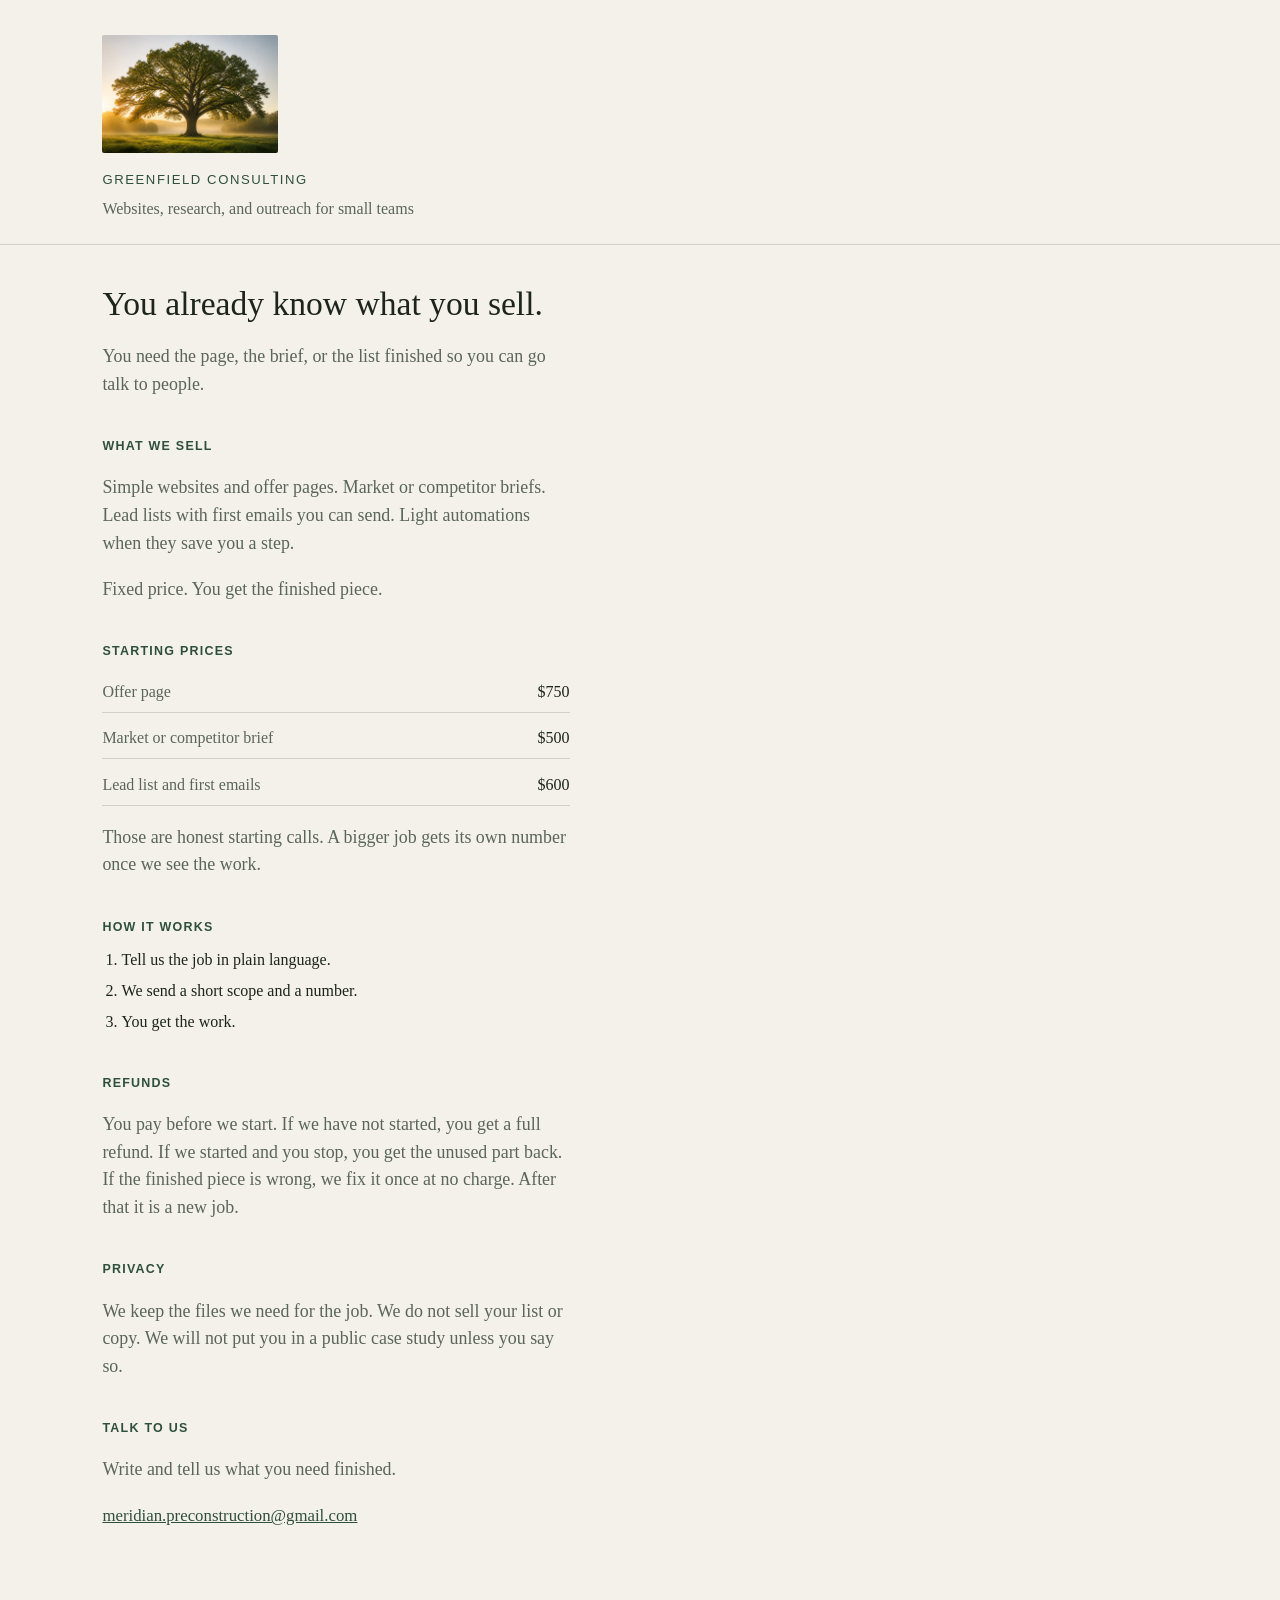
==== index.html @ 01045716 "Public Greenfield Consulting page" ====
<!DOCTYPE html>
<html lang="en">
<head>
  <meta charset="utf-8">
  <meta name="viewport" content="width=device-width, initial-scale=1">
  <title>Greenfield Consulting</title>
  <meta name="description" content="Greenfield Consulting. One-page sites, market briefs, and lead lists for small teams. Fixed price. Finished piece.">
  <link rel="stylesheet" href="styles.css">
</head>
<body>
  <header class="top">
    <img class="mark" src="tree.jpg" width="720" height="480" alt="A large oak standing in a green field at sunrise.">
    <p class="name">Greenfield Consulting</p>
    <p class="tag">Websites, research, and outreach for small teams</p>
  </header>

  <main>
    <section class="hero">
      <h1>You already know what you sell.</h1>
      <p>You need the page, the brief, or the list finished so you can go talk to people.</p>
    </section>

    <section>
      <h2>What we sell</h2>
      <p>Simple websites and offer pages. Market or competitor briefs. Lead lists with first emails you can send. Light automations when they save you a step.</p>
      <p>Fixed price. You get the finished piece.</p>
    </section>

    <section>
      <h2>Starting prices</h2>
      <ul class="prices">
        <li><span>Offer page</span> $750</li>
        <li><span>Market or competitor brief</span> $500</li>
        <li><span>Lead list and first emails</span> $600</li>
      </ul>
      <p>Those are honest starting calls. A bigger job gets its own number once we see the work.</p>
    </section>

    <section>
      <h2>How it works</h2>
      <ol>
        <li>Tell us the job in plain language.</li>
        <li>We send a short scope and a number.</li>
        <li>You get the work.</li>
      </ol>
    </section>

    <section id="refunds">
      <h2>Refunds</h2>
      <p>You pay before we start. If we have not started, you get a full refund. If we started and you stop, you get the unused part back. If the finished piece is wrong, we fix it once at no charge. After that it is a new job.</p>
    </section>

    <section>
      <h2>Privacy</h2>
      <p>We keep the files we need for the job. We do not sell your list or copy. We will not put you in a public case study unless you say so.</p>
    </section>

    <section class="close">
      <h2>Talk to us</h2>
      <p>Write and tell us what you need finished.</p>
      <p><a href="mailto:meridian.preconstruction@gmail.com">meridian.preconstruction@gmail.com</a></p>
    </section>
  </main>
</body>
</html>
---- styles.css ----
:root {
  --bg: #f4f1ea;
  --ink: #1c241c;
  --green: #2f4f3e;
  --muted: #5a655c;
  --line: #d5d0c6;
}

* { box-sizing: border-box; }
html, body { margin: 0; padding: 0; }
body {
  font-family: Georgia, "Times New Roman", serif;
  background: var(--bg);
  color: var(--ink);
  line-height: 1.55;
}

.top {
  padding: 2.2rem 8vw 1.4rem;
  border-bottom: 1px solid var(--line);
}
.mark {
  display: block;
  width: 11rem;
  height: auto;
  margin: 0 0 1.1rem;
  border-radius: 2px;
}
.name {
  margin: 0;
  font-family: "Helvetica Neue", Helvetica, Arial, sans-serif;
  letter-spacing: 0.12em;
  text-transform: uppercase;
  font-size: 0.82rem;
  color: var(--green);
}
.tag {
  margin: 0.4rem 0 0;
  color: var(--muted);
}

main { padding: 2.4rem 8vw 5rem; max-width: 42rem; }
.hero h1 {
  font-weight: normal;
  font-size: 2.1rem;
  line-height: 1.25;
  margin: 0 0 0.8rem;
}
.hero p, section p { font-size: 1.12rem; color: var(--muted); }
h2 {
  font-family: "Helvetica Neue", Helvetica, Arial, sans-serif;
  font-size: 0.78rem;
  letter-spacing: 0.1em;
  text-transform: uppercase;
  color: var(--green);
  margin: 2.4rem 0 0.7rem;
}
ul, ol { padding-left: 1.2rem; margin: 0; }
li { margin: 0.4rem 0; }
.prices {
  list-style: none;
  padding: 0;
  margin: 0 0 0.8rem;
}
.prices li {
  display: flex;
  justify-content: space-between;
  gap: 1.5rem;
  padding: 0.45rem 0;
  border-bottom: 1px solid var(--line);
  color: var(--ink);
}
.prices span { color: var(--muted); }
a { color: var(--green); }
.close a { font-size: 1.05rem; }

@media (max-width: 600px) {
  .hero h1 { font-size: 1.65rem; }
  .top, main { padding-left: 1.4rem; padding-right: 1.4rem; }
  .mark { width: 8.5rem; }
}
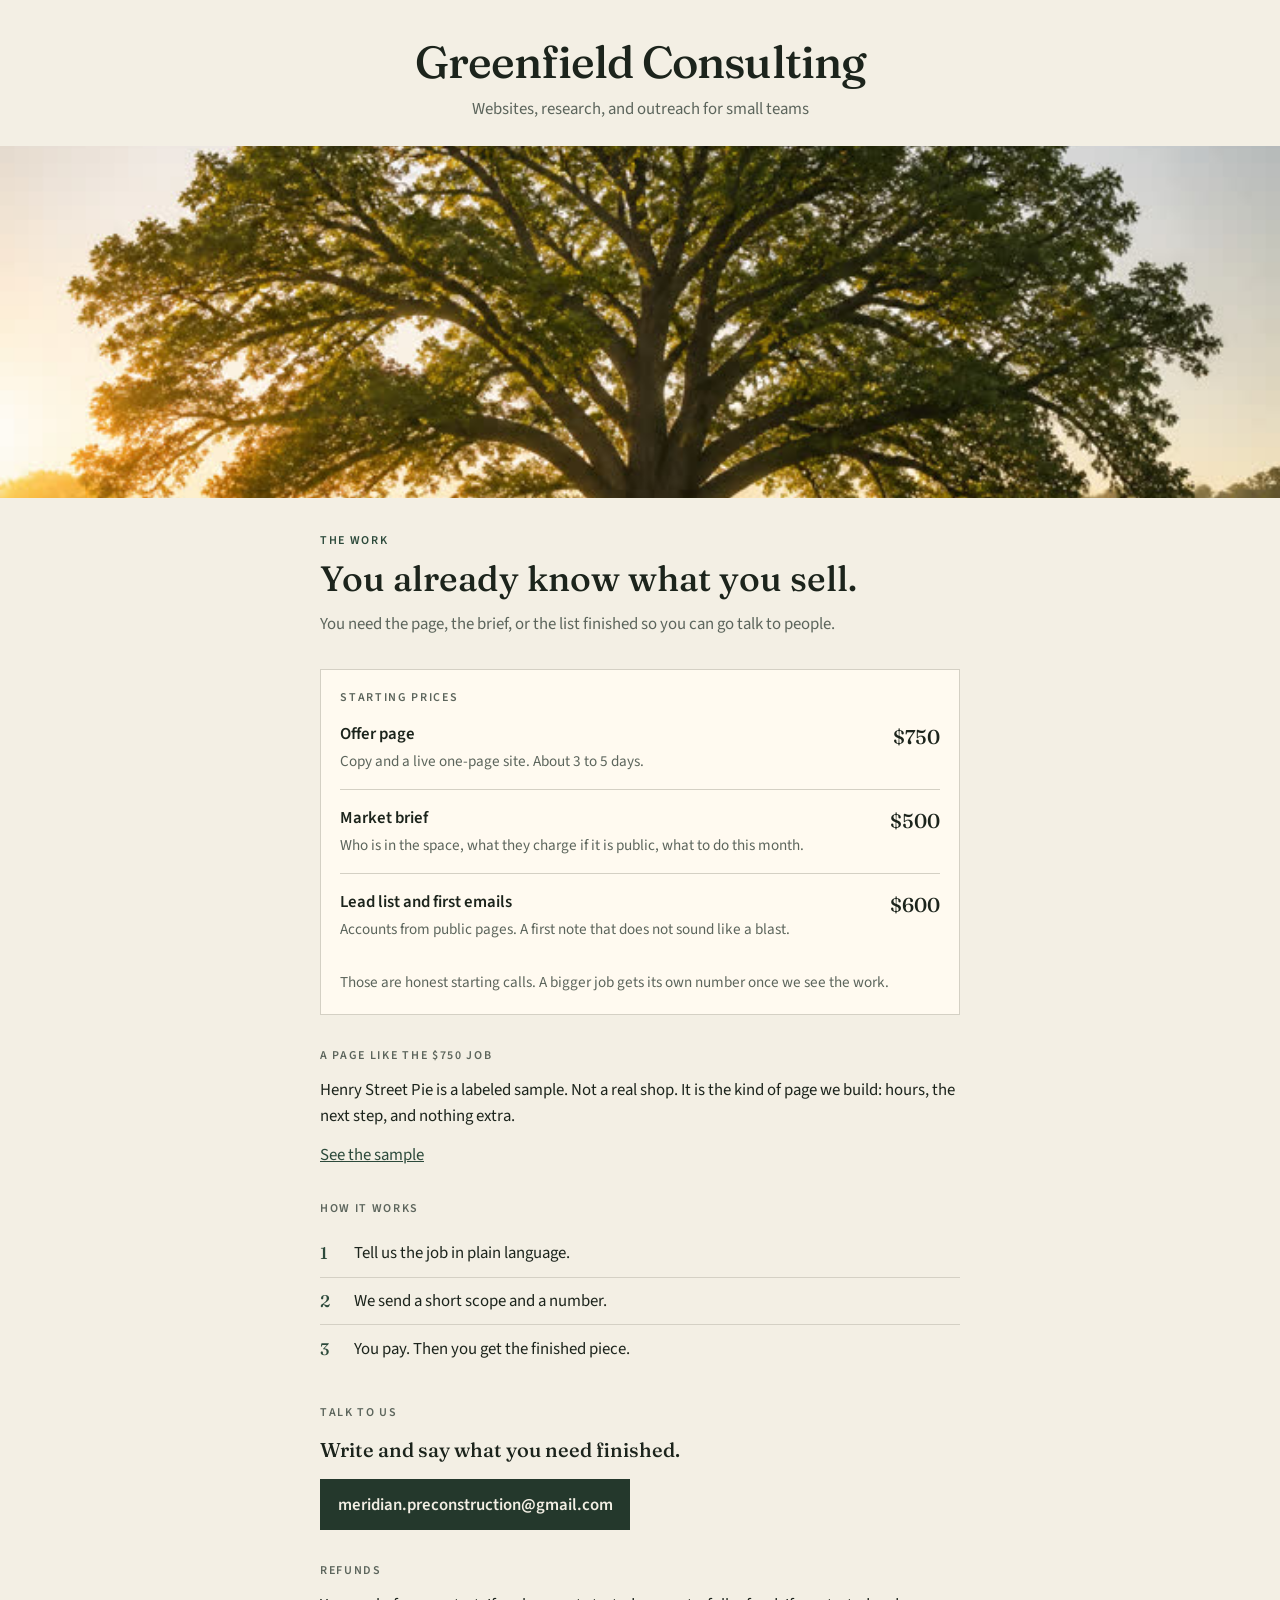
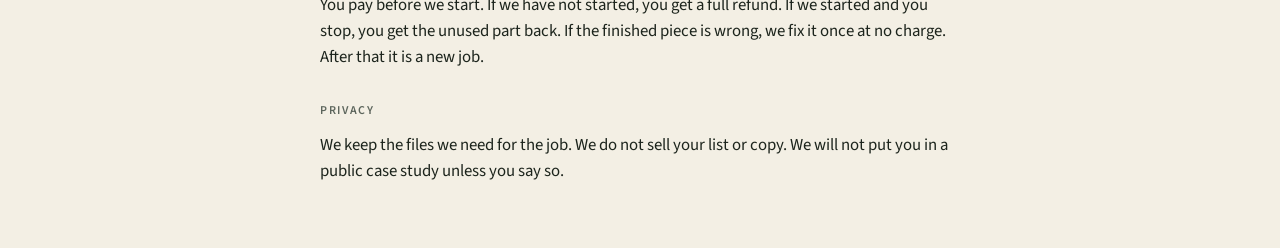
==== commit 2d4d3039: "Raise Greenfield home page to the same bar" ====
--- a/index.html
+++ b/index.html
@@ -4,61 +4,87 @@
   <meta charset="utf-8">
   <meta name="viewport" content="width=device-width, initial-scale=1">
   <title>Greenfield Consulting</title>
-  <meta name="description" content="Greenfield Consulting. One-page sites, market briefs, and lead lists for small teams. Fixed price. Finished piece.">
+  <meta name="description" content="Greenfield Consulting. One-page sites, market briefs, and lead lists. Fixed price. You get the finished piece.">
+  <meta name="theme-color" content="#24382c">
+  <link rel="icon" href="favicon.svg" type="image/svg+xml">
   <link rel="stylesheet" href="styles.css">
 </head>
 <body>
-  <header class="top">
-    <img class="mark" src="tree.jpg" width="720" height="480" alt="A large oak standing in a green field at sunrise.">
+  <header class="mast">
     <p class="name">Greenfield Consulting</p>
     <p class="tag">Websites, research, and outreach for small teams</p>
   </header>
 
+  <figure class="hero-photo">
+    <img src="tree.jpg" width="720" height="480" alt="A large oak in a green field at sunrise.">
+  </figure>
+
   <main>
-    <section class="hero">
+    <section class="lede">
+      <p class="kicker">The work</p>
       <h1>You already know what you sell.</h1>
-      <p>You need the page, the brief, or the list finished so you can go talk to people.</p>
+      <p class="sub">You need the page, the brief, or the list finished so you can go talk to people.</p>
     </section>
 
-    <section>
-      <h2>What we sell</h2>
-      <p>Simple websites and offer pages. Market or competitor briefs. Lead lists with first emails you can send. Light automations when they save you a step.</p>
-      <p>Fixed price. You get the finished piece.</p>
+    <section class="card" aria-labelledby="prices-title">
+      <h2 id="prices-title">Starting prices</h2>
+      <ul class="prices">
+        <li>
+          <span>
+            <b>Offer page</b>
+            <i>Copy and a live one-page site. About 3 to 5 days.</i>
+          </span>
+          <strong>$750</strong>
+        </li>
+        <li>
+          <span>
+            <b>Market brief</b>
+            <i>Who is in the space, what they charge if it is public, what to do this month.</i>
+          </span>
+          <strong>$500</strong>
+        </li>
+        <li>
+          <span>
+            <b>Lead list and first emails</b>
+            <i>Accounts from public pages. A first note that does not sound like a blast.</i>
+          </span>
+          <strong>$600</strong>
+        </li>
+      </ul>
+      <p class="note">Those are honest starting calls. A bigger job gets its own number once we see the work.</p>
     </section>
 
-    <section>
-      <h2>Starting prices</h2>
-      <ul class="prices">
-        <li><span>Offer page</span> $750</li>
-        <li><span>Market or competitor brief</span> $500</li>
-        <li><span>Lead list and first emails</span> $600</li>
-      </ul>
-      <p>Those are honest starting calls. A bigger job gets its own number once we see the work.</p>
+    <section aria-labelledby="sample-title">
+      <h2 id="sample-title">A page like the $750 job</h2>
+      <p>Henry Street Pie is a labeled sample. Not a real shop. It is the kind of page we build: hours, the next step, and nothing extra.</p>
+      <p class="more"><a href="sample-shop/">See the sample</a></p>
     </section>
 
-    <section>
-      <h2>How it works</h2>
-      <ol>
+    <section aria-labelledby="how-title">
+      <h2 id="how-title">How it works</h2>
+      <ol class="steps">
         <li>Tell us the job in plain language.</li>
         <li>We send a short scope and a number.</li>
-        <li>You get the work.</li>
+        <li>You pay. Then you get the finished piece.</li>
       </ol>
     </section>
 
-    <section id="refunds">
-      <h2>Refunds</h2>
+    <section class="actions" aria-labelledby="talk-title">
+      <h2 id="talk-title">Talk to us</h2>
+      <p class="addr">Write and say what you need finished.</p>
+      <div class="btns">
+        <a class="btn primary" href="mailto:meridian.preconstruction@gmail.com">meridian.preconstruction@gmail.com</a>
+      </div>
+    </section>
+
+    <section id="refunds" aria-labelledby="refunds-title">
+      <h2 id="refunds-title">Refunds</h2>
       <p>You pay before we start. If we have not started, you get a full refund. If we started and you stop, you get the unused part back. If the finished piece is wrong, we fix it once at no charge. After that it is a new job.</p>
     </section>
 
-    <section>
-      <h2>Privacy</h2>
+    <section aria-labelledby="privacy-title">
+      <h2 id="privacy-title">Privacy</h2>
       <p>We keep the files we need for the job. We do not sell your list or copy. We will not put you in a public case study unless you say so.</p>
-    </section>
-
-    <section class="close">
-      <h2>Talk to us</h2>
-      <p>Write and tell us what you need finished.</p>
-      <p><a href="mailto:meridian.preconstruction@gmail.com">meridian.preconstruction@gmail.com</a></p>
     </section>
   </main>
 </body>
--- a/styles.css
+++ b/styles.css
@@ -1,81 +1,201 @@
+@font-face {
+  font-family: "Fraunces";
+  font-style: normal;
+  font-weight: 500;
+  font-display: swap;
+  src: url("fonts/fraunces-500.woff2") format("woff2");
+}
+@font-face {
+  font-family: "Fraunces";
+  font-style: normal;
+  font-weight: 600;
+  font-display: swap;
+  src: url("fonts/fraunces-600.woff2") format("woff2");
+}
+@font-face {
+  font-family: "Source Sans 3";
+  font-style: normal;
+  font-weight: 400;
+  font-display: swap;
+  src: url("fonts/source-400.woff2") format("woff2");
+}
+@font-face {
+  font-family: "Source Sans 3";
+  font-style: normal;
+  font-weight: 600;
+  font-display: swap;
+  src: url("fonts/source-600.woff2") format("woff2");
+}
+@font-face {
+  font-family: "Source Sans 3";
+  font-style: italic;
+  font-weight: 400;
+  font-display: swap;
+  src: url("fonts/source-400i.woff2") format("woff2");
+}
+
 :root {
-  --bg: #f4f1ea;
+  --bg: #f3efe4;
   --ink: #1c241c;
-  --green: #2f4f3e;
-  --muted: #5a655c;
-  --line: #d5d0c6;
-}
-
+  --paper: #fffaf0;
+  --muted: #5c655c;
+  --line: #d4d0c4;
+  --green: #2c4a3b;
+  --btn: #24382c;
+}
 * { box-sizing: border-box; }
 html, body { margin: 0; padding: 0; }
 body {
-  font-family: Georgia, "Times New Roman", serif;
+  font-family: "Source Sans 3", "Helvetica Neue", sans-serif;
   background: var(--bg);
   color: var(--ink);
   line-height: 1.55;
-}
-
-.top {
-  padding: 2.2rem 8vw 1.4rem;
-  border-bottom: 1px solid var(--line);
-}
-.mark {
+  font-size: 1.05rem;
+}
+.mast {
+  padding: 2.3rem 1.4rem 1.5rem;
+  text-align: center;
+}
+.name {
+  margin: 0;
+  font-family: "Fraunces", Georgia, serif;
+  font-weight: 500;
+  font-size: clamp(1.9rem, 6vw, 2.8rem);
+  line-height: 1.1;
+  letter-spacing: -0.02em;
+}
+.tag {
+  margin: 0.65rem 0 0;
+  color: var(--muted);
+}
+.hero-photo { margin: 0; }
+.hero-photo img {
   display: block;
-  width: 11rem;
-  height: auto;
-  margin: 0 0 1.1rem;
-  border-radius: 2px;
-}
-.name {
-  margin: 0;
-  font-family: "Helvetica Neue", Helvetica, Arial, sans-serif;
-  letter-spacing: 0.12em;
-  text-transform: uppercase;
-  font-size: 0.82rem;
-  color: var(--green);
-}
-.tag {
-  margin: 0.4rem 0 0;
-  color: var(--muted);
-}
-
-main { padding: 2.4rem 8vw 5rem; max-width: 42rem; }
-.hero h1 {
-  font-weight: normal;
-  font-size: 2.1rem;
-  line-height: 1.25;
-  margin: 0 0 0.8rem;
-}
-.hero p, section p { font-size: 1.12rem; color: var(--muted); }
-h2 {
-  font-family: "Helvetica Neue", Helvetica, Arial, sans-serif;
-  font-size: 0.78rem;
-  letter-spacing: 0.1em;
+  width: 100%;
+  height: 16.5rem;
+  object-fit: cover;
+  object-position: center 45%;
+}
+main {
+  width: min(40rem, calc(100% - 2.4rem));
+  margin: 0 auto;
+  padding: 2.1rem 0 4rem;
+}
+.lede { margin-bottom: 1.7rem; }
+.kicker {
+  margin: 0 0 0.45rem;
+  font-size: 0.75rem;
+  letter-spacing: 0.14em;
   text-transform: uppercase;
   color: var(--green);
-  margin: 2.4rem 0 0.7rem;
-}
-ul, ol { padding-left: 1.2rem; margin: 0; }
-li { margin: 0.4rem 0; }
+  font-weight: 600;
+}
+h1 {
+  margin: 0;
+  font-family: "Fraunces", Georgia, serif;
+  font-weight: 500;
+  font-size: clamp(1.7rem, 5vw, 2.2rem);
+  line-height: 1.2;
+}
+.sub { margin: 0.7rem 0 0; color: var(--muted); }
+h2 {
+  margin: 0 0 0.7rem;
+  font-size: 0.75rem;
+  letter-spacing: 0.14em;
+  text-transform: uppercase;
+  color: var(--muted);
+  font-weight: 600;
+}
+section + section { margin-top: 2rem; }
+.card {
+  background: var(--paper);
+  border: 1px solid var(--line);
+  padding: 1.15rem 1.2rem 1.25rem;
+}
 .prices {
   list-style: none;
+  margin: 0;
   padding: 0;
-  margin: 0 0 0.8rem;
 }
 .prices li {
   display: flex;
   justify-content: space-between;
-  gap: 1.5rem;
-  padding: 0.45rem 0;
+  gap: 1.2rem;
+  padding: 0.95rem 0;
   border-bottom: 1px solid var(--line);
-  color: var(--ink);
-}
-.prices span { color: var(--muted); }
+}
+.prices li:first-child { padding-top: 0.15rem; }
+.prices li:last-child { border-bottom: 0; }
+.prices b {
+  display: block;
+  font-weight: 600;
+}
+.prices i {
+  display: block;
+  font-style: normal;
+  color: var(--muted);
+  font-size: 0.95rem;
+  margin-top: 0.2rem;
+}
+.prices strong {
+  font-family: "Fraunces", Georgia, serif;
+  font-weight: 500;
+  font-size: 1.25rem;
+  white-space: nowrap;
+}
+.note {
+  margin: 0.85rem 0 0;
+  color: var(--muted);
+  font-size: 0.95rem;
+}
+section p { margin: 0; }
+.more { margin-top: 0.8rem; }
+.steps {
+  margin: 0;
+  padding: 0;
+  list-style: none;
+  counter-reset: step;
+}
+.steps li {
+  counter-increment: step;
+  padding: 0.65rem 0 0.65rem 2.1rem;
+  border-bottom: 1px solid var(--line);
+  position: relative;
+}
+.steps li:last-child { border-bottom: 0; }
+.steps li::before {
+  content: counter(step);
+  position: absolute;
+  left: 0;
+  top: 0.65rem;
+  font-family: "Fraunces", Georgia, serif;
+  color: var(--green);
+}
+.addr {
+  font-family: "Fraunces", Georgia, serif;
+  font-size: 1.25rem;
+  margin: 0 0 0.9rem;
+}
+.btn {
+  display: inline-block;
+  text-decoration: none;
+  background: var(--btn);
+  color: var(--bg);
+  padding: 0.78rem 1.1rem;
+  font-weight: 600;
+  min-height: 2.75rem;
+}
 a { color: var(--green); }
-.close a { font-size: 1.05rem; }
+.btn:focus-visible,
+a:focus-visible {
+  outline: 2px solid var(--green);
+  outline-offset: 3px;
+}
+#refunds p, section p { color: var(--ink); }
 
-@media (max-width: 600px) {
-  .hero h1 { font-size: 1.65rem; }
-  .top, main { padding-left: 1.4rem; padding-right: 1.4rem; }
-  .mark { width: 8.5rem; }
-}
+@media (min-width: 720px) {
+  .hero-photo img { height: 22rem; }
+}
+@media (prefers-reduced-motion: reduce) {
+  * { scroll-behavior: auto; }
+}
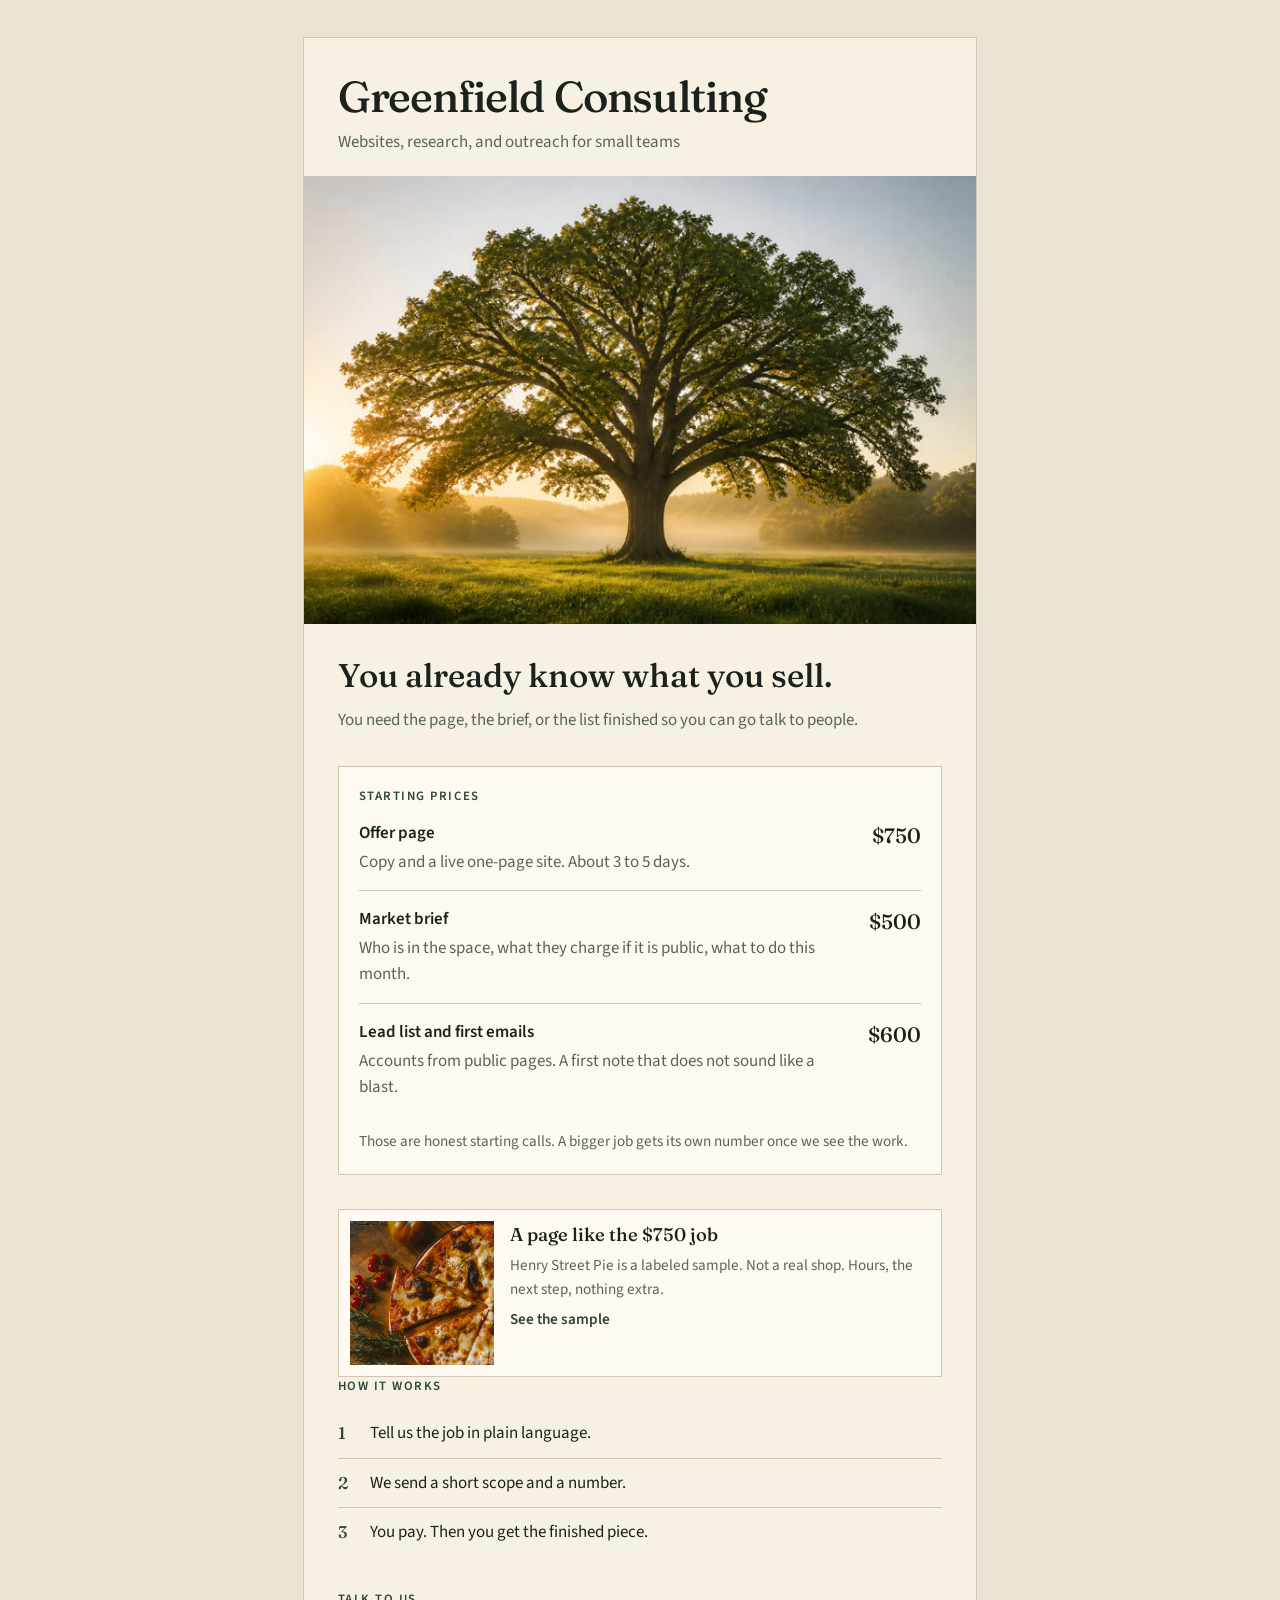
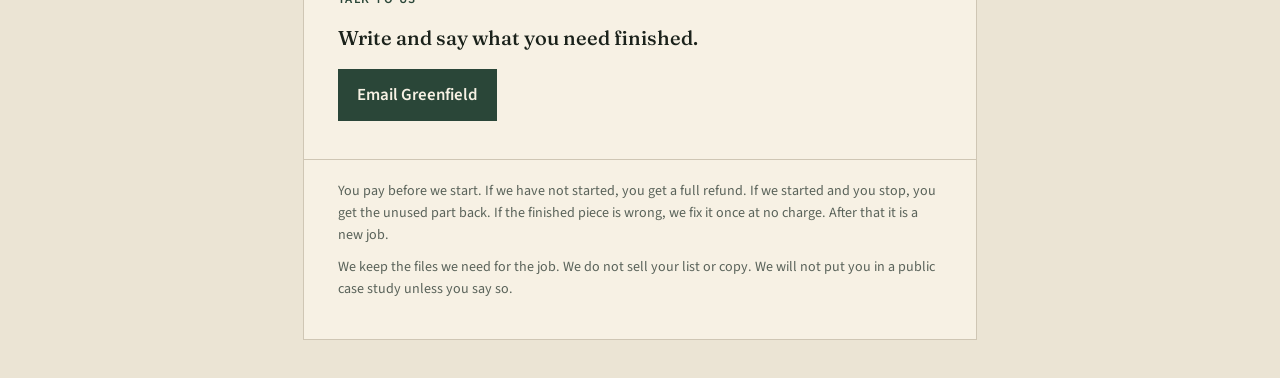
==== commit 1687debe: "Compose Greenfield as one page, not a cropped banner" ====
--- a/index.html
+++ b/index.html
@@ -10,82 +10,79 @@
   <link rel="stylesheet" href="styles.css">
 </head>
 <body>
-  <header class="mast">
-    <p class="name">Greenfield Consulting</p>
-    <p class="tag">Websites, research, and outreach for small teams</p>
-  </header>
+  <div class="sheet">
+    <header class="mast">
+      <p class="name">Greenfield Consulting</p>
+      <p class="tag">Websites, research, and outreach for small teams</p>
+    </header>
 
-  <figure class="hero-photo">
-    <img src="tree.jpg" width="720" height="480" alt="A large oak in a green field at sunrise.">
-  </figure>
+    <figure class="portrait">
+      <img src="tree.jpg" width="720" height="480" alt="A large oak in a green field at sunrise.">
+    </figure>
 
-  <main>
-    <section class="lede">
-      <p class="kicker">The work</p>
-      <h1>You already know what you sell.</h1>
-      <p class="sub">You need the page, the brief, or the list finished so you can go talk to people.</p>
-    </section>
+    <main>
+      <section class="lede">
+        <h1>You already know what you sell.</h1>
+        <p>You need the page, the brief, or the list finished so you can go talk to people.</p>
+      </section>
 
-    <section class="card" aria-labelledby="prices-title">
-      <h2 id="prices-title">Starting prices</h2>
-      <ul class="prices">
-        <li>
-          <span>
-            <b>Offer page</b>
-            <i>Copy and a live one-page site. About 3 to 5 days.</i>
-          </span>
-          <strong>$750</strong>
-        </li>
-        <li>
-          <span>
-            <b>Market brief</b>
-            <i>Who is in the space, what they charge if it is public, what to do this month.</i>
-          </span>
-          <strong>$500</strong>
-        </li>
-        <li>
-          <span>
-            <b>Lead list and first emails</b>
-            <i>Accounts from public pages. A first note that does not sound like a blast.</i>
-          </span>
-          <strong>$600</strong>
-        </li>
-      </ul>
-      <p class="note">Those are honest starting calls. A bigger job gets its own number once we see the work.</p>
-    </section>
+      <section class="card" aria-labelledby="prices-title">
+        <h2 id="prices-title">Starting prices</h2>
+        <ul class="prices">
+          <li>
+            <span>
+              <b>Offer page</b>
+              Copy and a live one-page site. About 3 to 5 days.
+            </span>
+            <strong>$750</strong>
+          </li>
+          <li>
+            <span>
+              <b>Market brief</b>
+              Who is in the space, what they charge if it is public, what to do this month.
+            </span>
+            <strong>$500</strong>
+          </li>
+          <li>
+            <span>
+              <b>Lead list and first emails</b>
+              Accounts from public pages. A first note that does not sound like a blast.
+            </span>
+            <strong>$600</strong>
+          </li>
+        </ul>
+        <p class="note">Those are honest starting calls. A bigger job gets its own number once we see the work.</p>
+      </section>
 
-    <section aria-labelledby="sample-title">
-      <h2 id="sample-title">A page like the $750 job</h2>
-      <p>Henry Street Pie is a labeled sample. Not a real shop. It is the kind of page we build: hours, the next step, and nothing extra.</p>
-      <p class="more"><a href="sample-shop/">See the sample</a></p>
-    </section>
+      <a class="sample" href="sample-shop/">
+        <img src="sample-shop/pie.jpg" width="800" height="533" alt="">
+        <span>
+          <b>A page like the $750 job</b>
+          Henry Street Pie is a labeled sample. Not a real shop. Hours, the next step, nothing extra.
+          <em>See the sample</em>
+        </span>
+      </a>
 
-    <section aria-labelledby="how-title">
-      <h2 id="how-title">How it works</h2>
-      <ol class="steps">
-        <li>Tell us the job in plain language.</li>
-        <li>We send a short scope and a number.</li>
-        <li>You pay. Then you get the finished piece.</li>
-      </ol>
-    </section>
+      <section aria-labelledby="how-title">
+        <h2 id="how-title">How it works</h2>
+        <ol class="steps">
+          <li>Tell us the job in plain language.</li>
+          <li>We send a short scope and a number.</li>
+          <li>You pay. Then you get the finished piece.</li>
+        </ol>
+      </section>
 
-    <section class="actions" aria-labelledby="talk-title">
-      <h2 id="talk-title">Talk to us</h2>
-      <p class="addr">Write and say what you need finished.</p>
-      <div class="btns">
-        <a class="btn primary" href="mailto:meridian.preconstruction@gmail.com">meridian.preconstruction@gmail.com</a>
-      </div>
-    </section>
+      <section class="close" aria-labelledby="talk-title">
+        <h2 id="talk-title">Talk to us</h2>
+        <p>Write and say what you need finished.</p>
+        <a class="btn" href="mailto:meridian.preconstruction@gmail.com">Email Greenfield</a>
+      </section>
+    </main>
 
-    <section id="refunds" aria-labelledby="refunds-title">
-      <h2 id="refunds-title">Refunds</h2>
+    <footer>
       <p>You pay before we start. If we have not started, you get a full refund. If we started and you stop, you get the unused part back. If the finished piece is wrong, we fix it once at no charge. After that it is a new job.</p>
-    </section>
-
-    <section aria-labelledby="privacy-title">
-      <h2 id="privacy-title">Privacy</h2>
       <p>We keep the files we need for the job. We do not sell your list or copy. We will not put you in a public case study unless you say so.</p>
-    </section>
-  </main>
+    </footer>
+  </div>
 </body>
 </html>
--- a/styles.css
+++ b/styles.css
@@ -25,23 +25,16 @@
   font-weight: 600;
   font-display: swap;
   src: url("fonts/source-600.woff2") format("woff2");
-}
-@font-face {
-  font-family: "Source Sans 3";
-  font-style: italic;
-  font-weight: 400;
-  font-display: swap;
-  src: url("fonts/source-400i.woff2") format("woff2");
 }
 
 :root {
-  --bg: #f3efe4;
-  --ink: #1c241c;
-  --paper: #fffaf0;
-  --muted: #5c655c;
-  --line: #d4d0c4;
-  --green: #2c4a3b;
-  --btn: #24382c;
+  --bg: #ebe4d4;
+  --sheet: #f7f1e4;
+  --ink: #1b221b;
+  --paper: #fffaf1;
+  --muted: #5a635a;
+  --line: #cfc6b4;
+  --green: #2a4638;
 }
 * { box-sizing: border-box; }
 html, body { margin: 0; padding: 0; }
@@ -50,67 +43,61 @@
   background: var(--bg);
   color: var(--ink);
   line-height: 1.55;
-  font-size: 1.05rem;
+  font-size: 1.06rem;
+}
+.sheet {
+  width: min(42rem, 100%);
+  margin: 0 auto;
+  background: var(--sheet);
+  min-height: 100vh;
 }
 .mast {
-  padding: 2.3rem 1.4rem 1.5rem;
-  text-align: center;
+  padding: 2.2rem 1.5rem 1.3rem;
 }
 .name {
   margin: 0;
   font-family: "Fraunces", Georgia, serif;
   font-weight: 500;
-  font-size: clamp(1.9rem, 6vw, 2.8rem);
-  line-height: 1.1;
-  letter-spacing: -0.02em;
+  font-size: clamp(2rem, 7vw, 2.7rem);
+  line-height: 1.08;
+  letter-spacing: -0.025em;
 }
 .tag {
-  margin: 0.65rem 0 0;
+  margin: 0.55rem 0 0;
   color: var(--muted);
 }
-.hero-photo { margin: 0; }
-.hero-photo img {
+.portrait { margin: 0; }
+.portrait img {
   display: block;
   width: 100%;
-  height: 16.5rem;
+  height: auto;
+  aspect-ratio: 3 / 2;
   object-fit: cover;
-  object-position: center 45%;
-}
-main {
-  width: min(40rem, calc(100% - 2.4rem));
-  margin: 0 auto;
-  padding: 2.1rem 0 4rem;
-}
-.lede { margin-bottom: 1.7rem; }
-.kicker {
-  margin: 0 0 0.45rem;
-  font-size: 0.75rem;
-  letter-spacing: 0.14em;
+  object-position: center 40%;
+}
+main { padding: 2rem 1.5rem 2.4rem; }
+.lede { margin-bottom: 1.8rem; }
+h1 {
+  margin: 0 0 0.7rem;
+  font-family: "Fraunces", Georgia, serif;
+  font-weight: 500;
+  font-size: clamp(1.65rem, 5vw, 2.05rem);
+  line-height: 1.2;
+}
+.lede p { margin: 0; color: var(--muted); }
+h2 {
+  margin: 0 0 0.75rem;
+  font-size: 0.8rem;
+  letter-spacing: 0.12em;
   text-transform: uppercase;
   color: var(--green);
   font-weight: 600;
 }
-h1 {
-  margin: 0;
-  font-family: "Fraunces", Georgia, serif;
-  font-weight: 500;
-  font-size: clamp(1.7rem, 5vw, 2.2rem);
-  line-height: 1.2;
-}
-.sub { margin: 0.7rem 0 0; color: var(--muted); }
-h2 {
-  margin: 0 0 0.7rem;
-  font-size: 0.75rem;
-  letter-spacing: 0.14em;
-  text-transform: uppercase;
-  color: var(--muted);
-  font-weight: 600;
-}
-section + section { margin-top: 2rem; }
+section + section { margin-top: 2.1rem; }
 .card {
   background: var(--paper);
   border: 1px solid var(--line);
-  padding: 1.15rem 1.2rem 1.25rem;
+  padding: 1.2rem 1.25rem 1.3rem;
 }
 .prices {
   list-style: none;
@@ -118,38 +105,65 @@
   padding: 0;
 }
 .prices li {
-  display: flex;
-  justify-content: space-between;
-  gap: 1.2rem;
+  display: grid;
+  grid-template-columns: 1fr auto;
+  gap: 1rem;
   padding: 0.95rem 0;
   border-bottom: 1px solid var(--line);
-}
-.prices li:first-child { padding-top: 0.15rem; }
+  align-items: start;
+}
+.prices li:first-child { padding-top: 0.1rem; }
 .prices li:last-child { border-bottom: 0; }
 .prices b {
   display: block;
   font-weight: 600;
-}
-.prices i {
-  display: block;
-  font-style: normal;
+  margin-bottom: 0.15rem;
+}
+.prices span { color: var(--muted); }
+.prices b { color: var(--ink); }
+.prices strong {
+  font-family: "Fraunces", Georgia, serif;
+  font-weight: 500;
+  font-size: 1.3rem;
+}
+.note {
+  margin: 0.9rem 0 0;
   color: var(--muted);
   font-size: 0.95rem;
-  margin-top: 0.2rem;
-}
-.prices strong {
-  font-family: "Fraunces", Georgia, serif;
-  font-weight: 500;
-  font-size: 1.25rem;
-  white-space: nowrap;
-}
-.note {
-  margin: 0.85rem 0 0;
-  color: var(--muted);
-  font-size: 0.95rem;
-}
-section p { margin: 0; }
-.more { margin-top: 0.8rem; }
+}
+.sample {
+  display: grid;
+  grid-template-columns: 7.2rem 1fr;
+  gap: 1rem;
+  margin-top: 2.1rem;
+  padding: 0.7rem;
+  border: 1px solid var(--line);
+  background: var(--paper);
+  text-decoration: none;
+  color: inherit;
+}
+.sample img {
+  width: 100%;
+  height: 7.2rem;
+  object-fit: cover;
+  object-position: center 40%;
+}
+.sample b {
+  display: block;
+  font-family: "Fraunces", Georgia, serif;
+  font-weight: 500;
+  font-size: 1.15rem;
+  margin-bottom: 0.3rem;
+  color: var(--ink);
+}
+.sample span { color: var(--muted); font-size: 0.95rem; }
+.sample em {
+  display: block;
+  margin-top: 0.45rem;
+  font-style: normal;
+  font-weight: 600;
+  color: var(--green);
+}
 .steps {
   margin: 0;
   padding: 0;
@@ -158,7 +172,7 @@
 }
 .steps li {
   counter-increment: step;
-  padding: 0.65rem 0 0.65rem 2.1rem;
+  padding: 0.7rem 0 0.7rem 2rem;
   border-bottom: 1px solid var(--line);
   position: relative;
 }
@@ -167,34 +181,50 @@
   content: counter(step);
   position: absolute;
   left: 0;
-  top: 0.65rem;
+  top: 0.7rem;
   font-family: "Fraunces", Georgia, serif;
   color: var(--green);
 }
-.addr {
+.close p {
+  margin: 0 0 1rem;
   font-family: "Fraunces", Georgia, serif;
   font-size: 1.25rem;
-  margin: 0 0 0.9rem;
 }
 .btn {
   display: inline-block;
   text-decoration: none;
-  background: var(--btn);
-  color: var(--bg);
-  padding: 0.78rem 1.1rem;
-  font-weight: 600;
-  min-height: 2.75rem;
-}
-a { color: var(--green); }
+  background: var(--green);
+  color: var(--sheet);
+  padding: 0.8rem 1.2rem;
+  font-weight: 600;
+  min-height: 2.8rem;
+}
 .btn:focus-visible,
+.sample:focus-visible,
 a:focus-visible {
   outline: 2px solid var(--green);
   outline-offset: 3px;
 }
-#refunds p, section p { color: var(--ink); }
+footer {
+  padding: 1.3rem 1.5rem 2.4rem;
+  border-top: 1px solid var(--line);
+  color: var(--muted);
+  font-size: 0.88rem;
+}
+footer p { margin: 0 0 0.65rem; }
+footer p:last-child { margin: 0; }
 
 @media (min-width: 720px) {
-  .hero-photo img { height: 22rem; }
+  body { padding: 2.4rem 0; }
+  .sheet { box-shadow: 0 0 0 1px var(--line); }
+  .mast, main { padding-left: 2.1rem; padding-right: 2.1rem; }
+  footer { padding-left: 2.1rem; padding-right: 2.1rem; }
+  .sample { grid-template-columns: 9rem 1fr; }
+  .sample img { height: 9rem; }
+}
+@media (max-width: 520px) {
+  .sample { grid-template-columns: 1fr; }
+  .sample img { height: 10rem; }
 }
 @media (prefers-reduced-motion: reduce) {
   * { scroll-behavior: auto; }
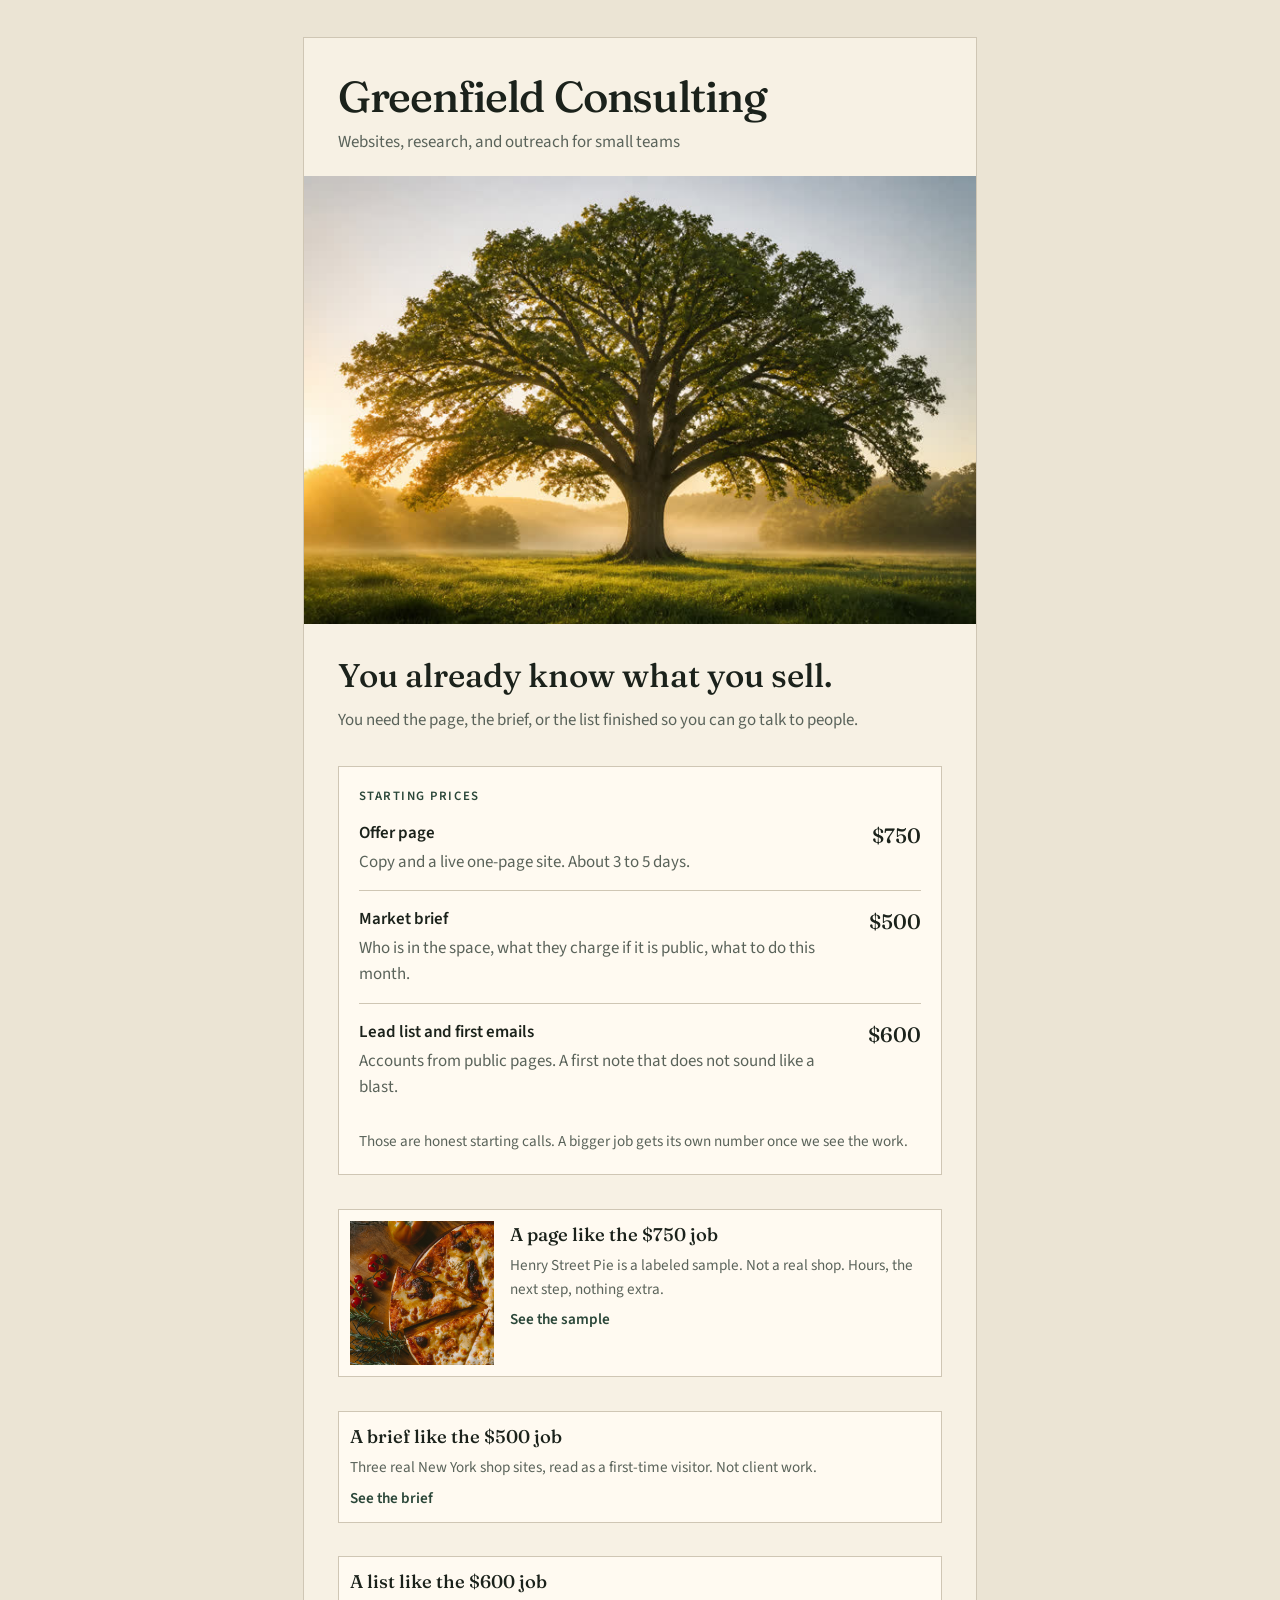
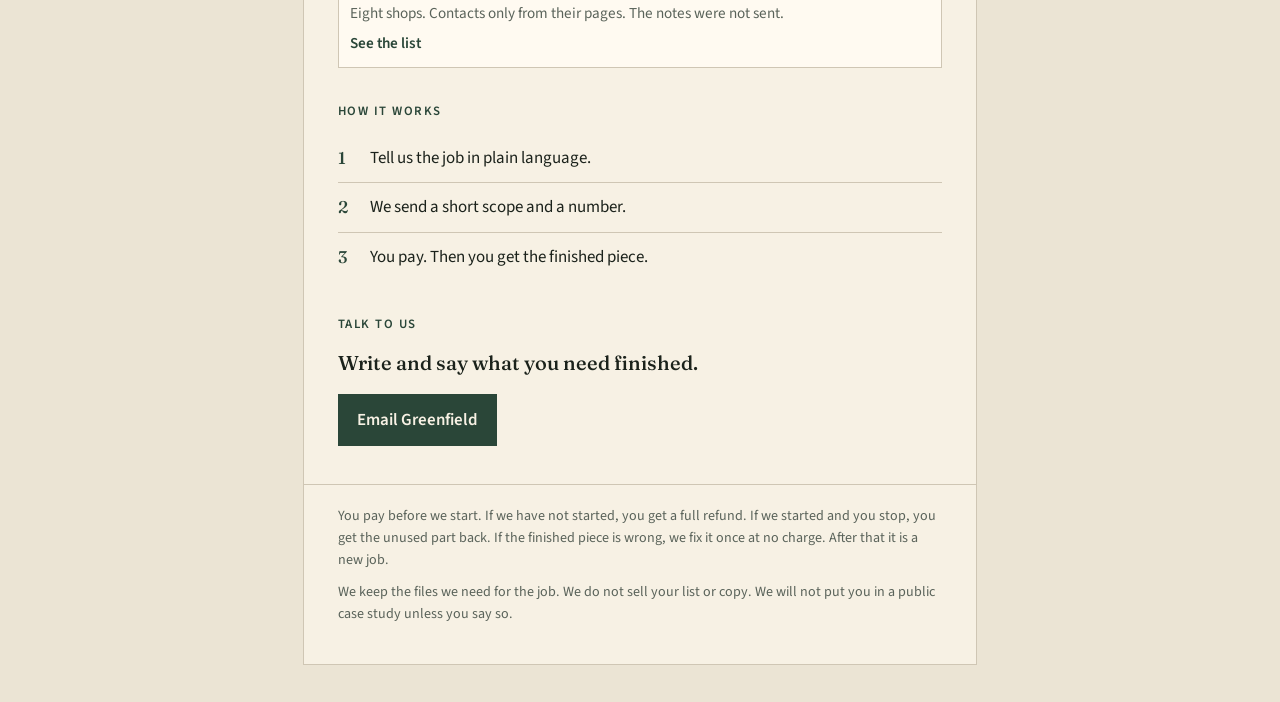
==== commit 02c69533: "Publish sample brief and lead list as pages" ====
--- a/index.html
+++ b/index.html
@@ -63,6 +63,22 @@
         </span>
       </a>
 
+      <a class="sample text" href="sample-brief/">
+        <span>
+          <b>A brief like the $500 job</b>
+          Three real New York shop sites, read as a first-time visitor. Not client work.
+          <em>See the brief</em>
+        </span>
+      </a>
+
+      <a class="sample text" href="sample-list/">
+        <span>
+          <b>A list like the $600 job</b>
+          Eight shops. Contacts only from their pages. The notes were not sent.
+          <em>See the list</em>
+        </span>
+      </a>
+
       <section aria-labelledby="how-title">
         <h2 id="how-title">How it works</h2>
         <ol class="steps">
--- a/styles.css
+++ b/styles.css
@@ -136,6 +136,7 @@
   grid-template-columns: 7.2rem 1fr;
   gap: 1rem;
   margin-top: 2.1rem;
+  margin-bottom: 2.1rem;
   padding: 0.7rem;
   border: 1px solid var(--line);
   background: var(--paper);
@@ -229,3 +230,6 @@
 @media (prefers-reduced-motion: reduce) {
   * { scroll-behavior: auto; }
 }
+
+.sample.text { grid-template-columns: 1fr; }
+.sample.text img { display: none; }
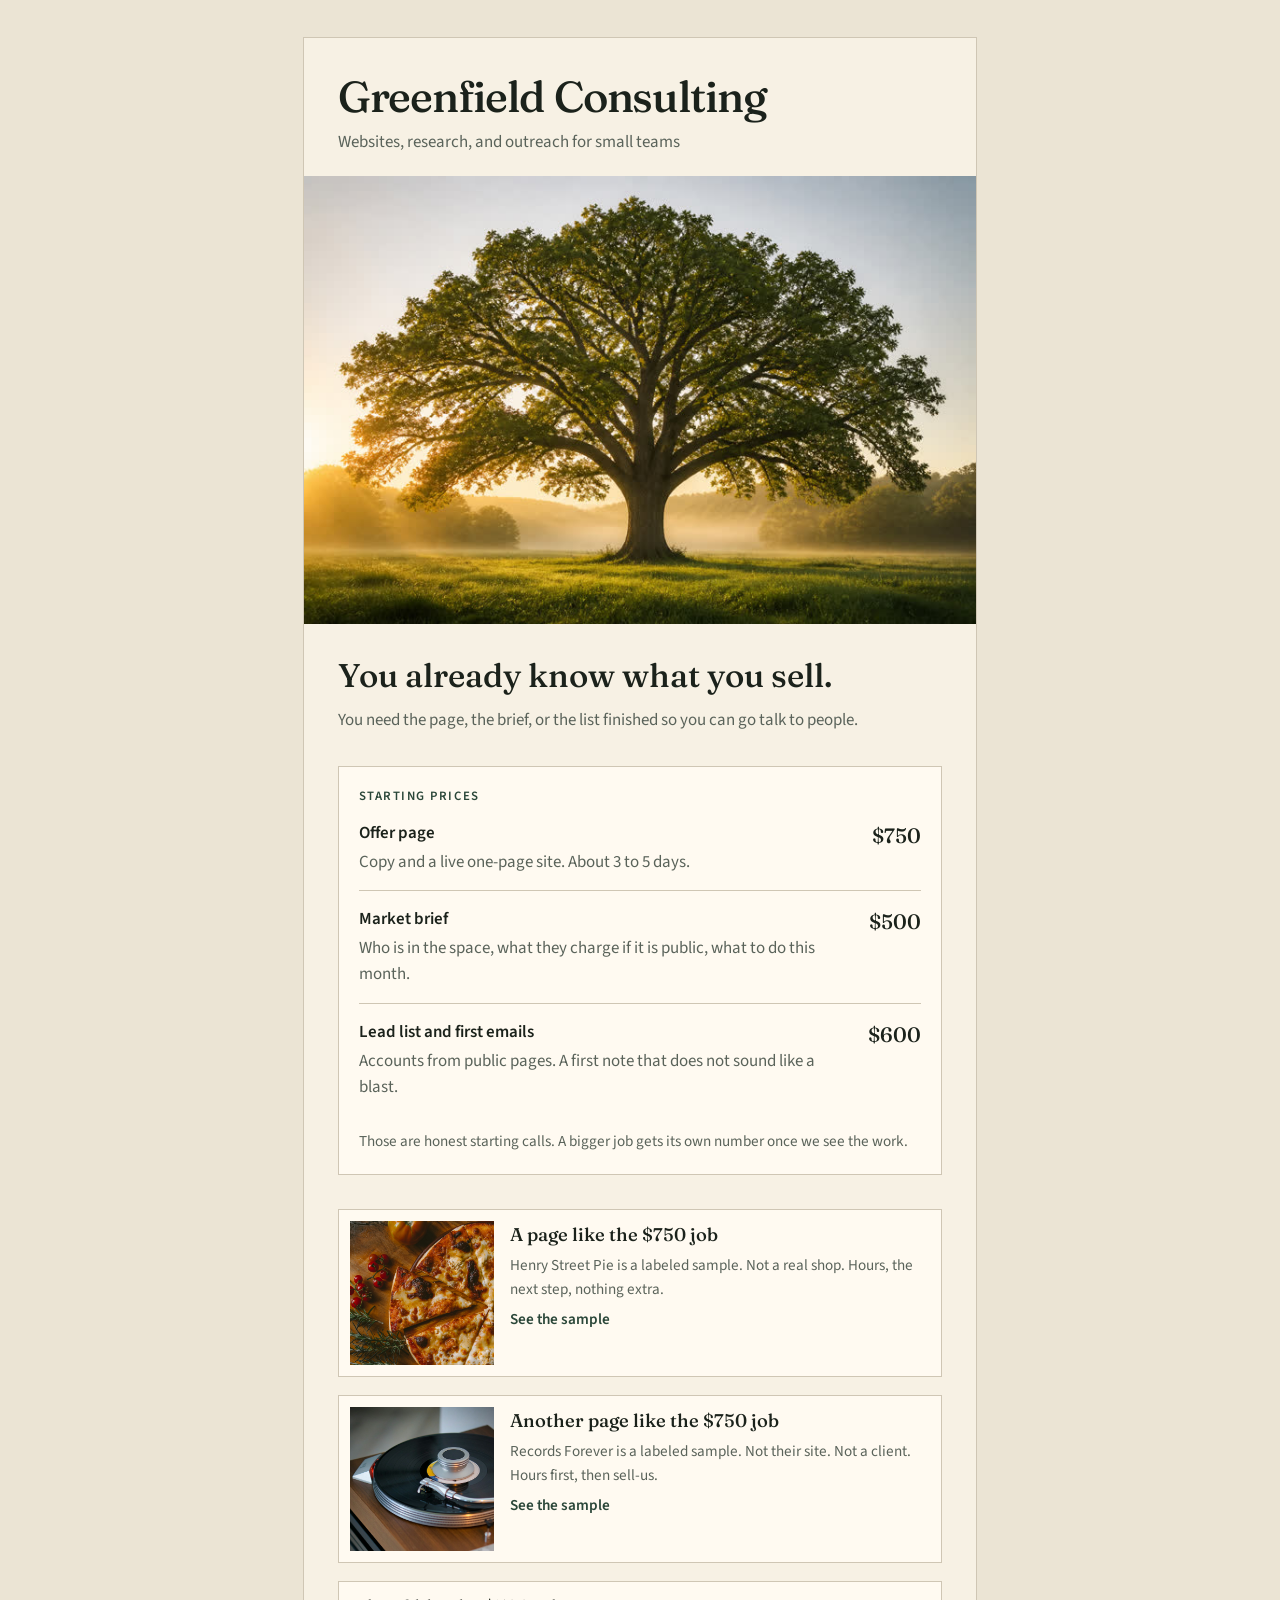
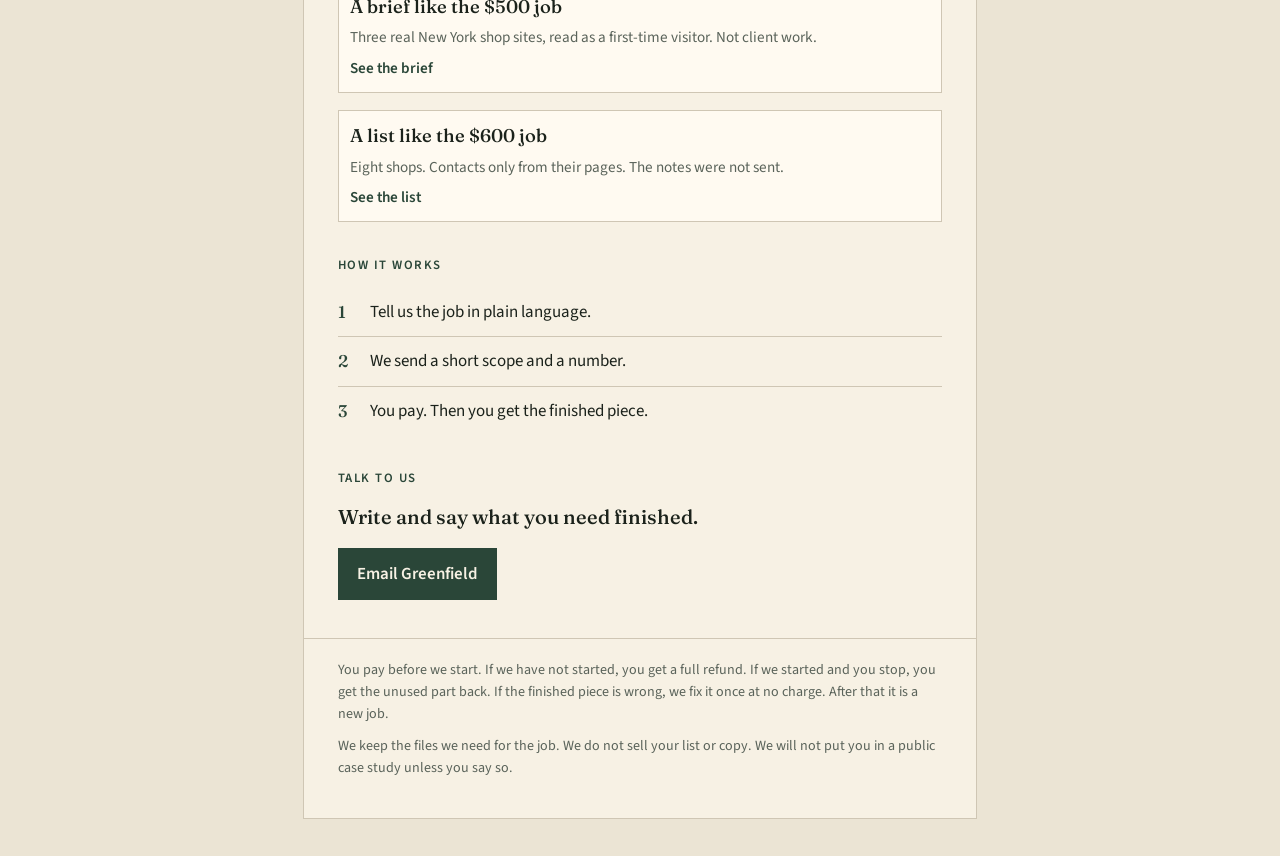
==== commit b305d932: "Add labeled Records Forever sample offer page Hours-first sheet for a real shop, marked as a Greenfi" ====
--- a/index.html
+++ b/index.html
@@ -63,6 +63,15 @@
         </span>
       </a>
 
+      <a class="sample" href="sample-records/">
+        <img src="sample-records/vinyl.jpg" width="800" height="533" alt="">
+        <span>
+          <b>Another page like the $750 job</b>
+          Records Forever is a labeled sample. Not their site. Not a client. Hours first, then sell-us.
+          <em>See the sample</em>
+        </span>
+      </a>
+
       <a class="sample text" href="sample-brief/">
         <span>
           <b>A brief like the $500 job</b>
--- a/styles.css
+++ b/styles.css
@@ -136,13 +136,15 @@
   grid-template-columns: 7.2rem 1fr;
   gap: 1rem;
   margin-top: 2.1rem;
-  margin-bottom: 2.1rem;
+  margin-bottom: 0;
   padding: 0.7rem;
   border: 1px solid var(--line);
   background: var(--paper);
   text-decoration: none;
   color: inherit;
 }
+.sample + .sample { margin-top: 1.1rem; }
+.sample + section { margin-top: 2.1rem; }
 .sample img {
   width: 100%;
   height: 7.2rem;
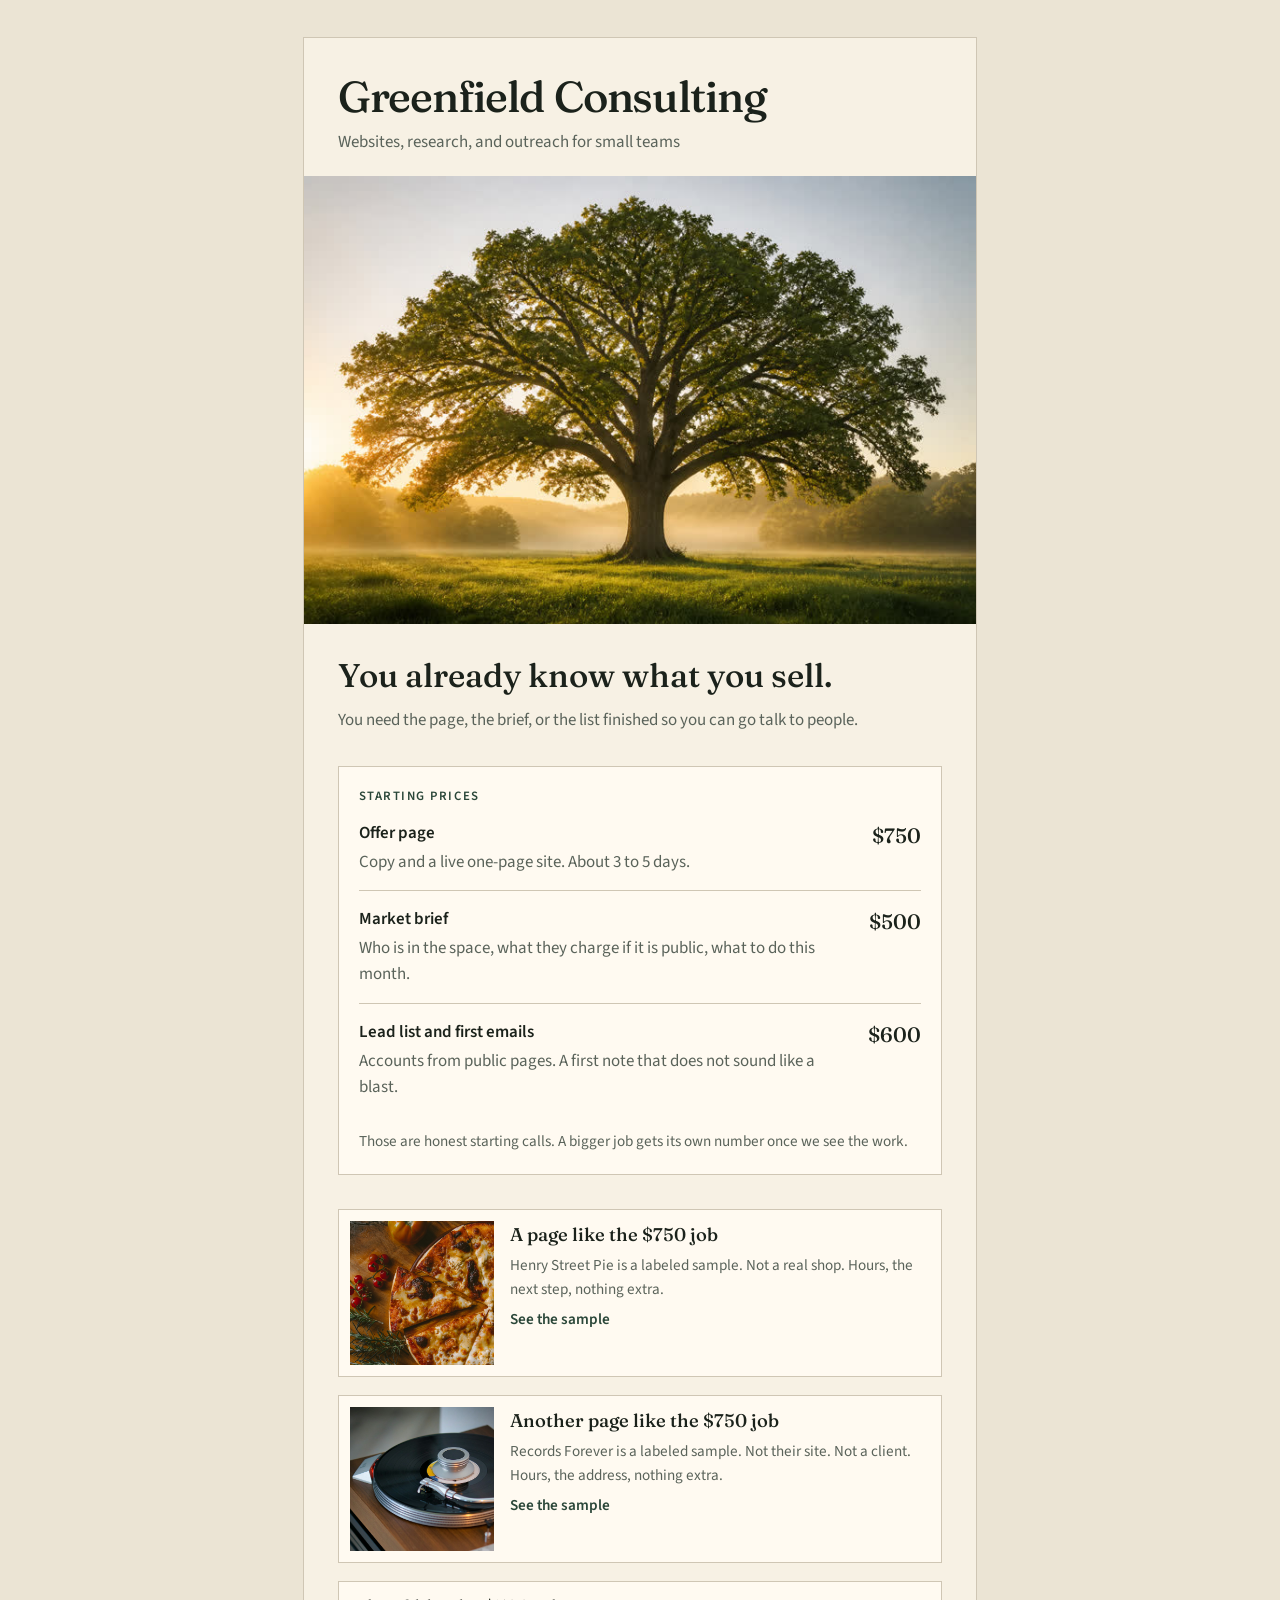
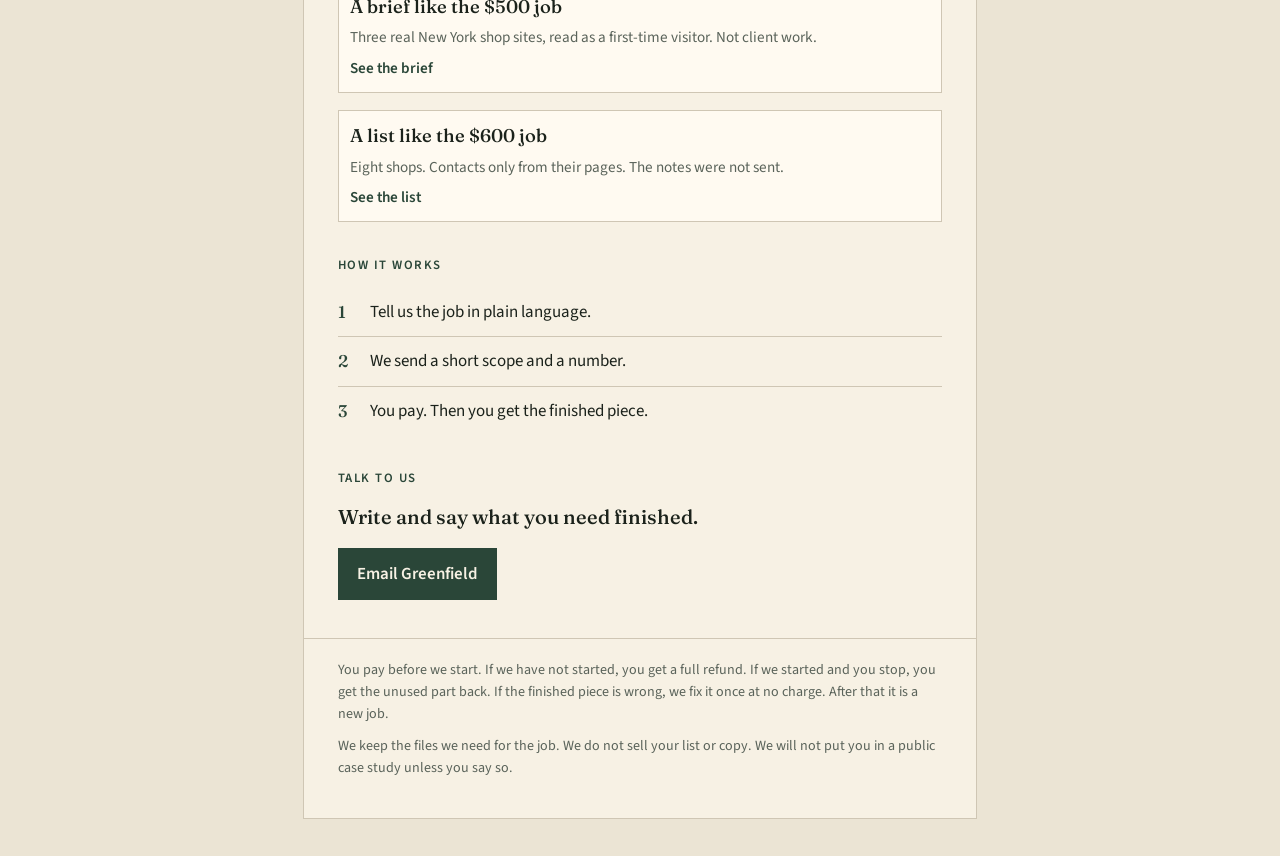
==== commit 5256b3c9: "Tighten the Records Forever home card to the same cadence as Henry Street Co-authored-by: meridianpr" ====
--- a/index.html
+++ b/index.html
@@ -67,7 +67,7 @@
         <img src="sample-records/vinyl.jpg" width="800" height="533" alt="">
         <span>
           <b>Another page like the $750 job</b>
-          Records Forever is a labeled sample. Not their site. Not a client. Hours first, then sell-us.
+          Records Forever is a labeled sample. Not their site. Not a client. Hours, the address, nothing extra.
           <em>See the sample</em>
         </span>
       </a>
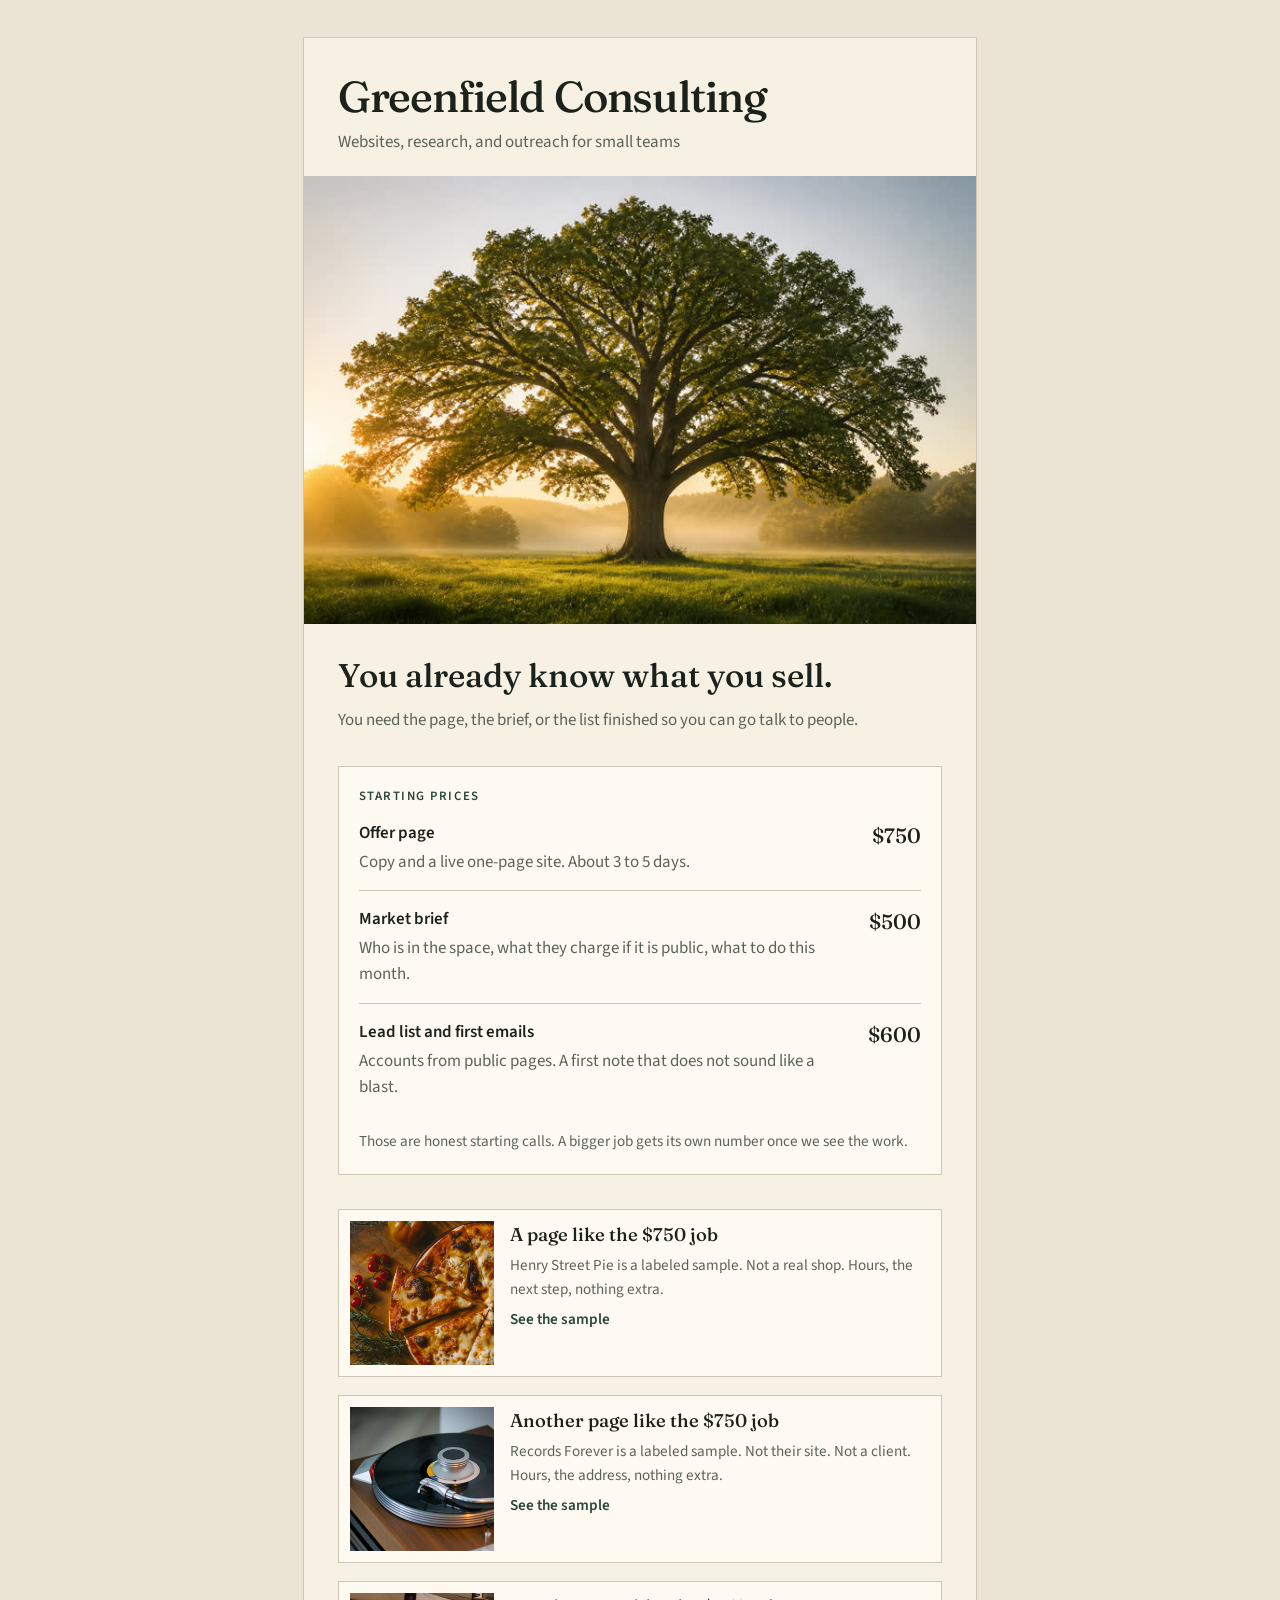
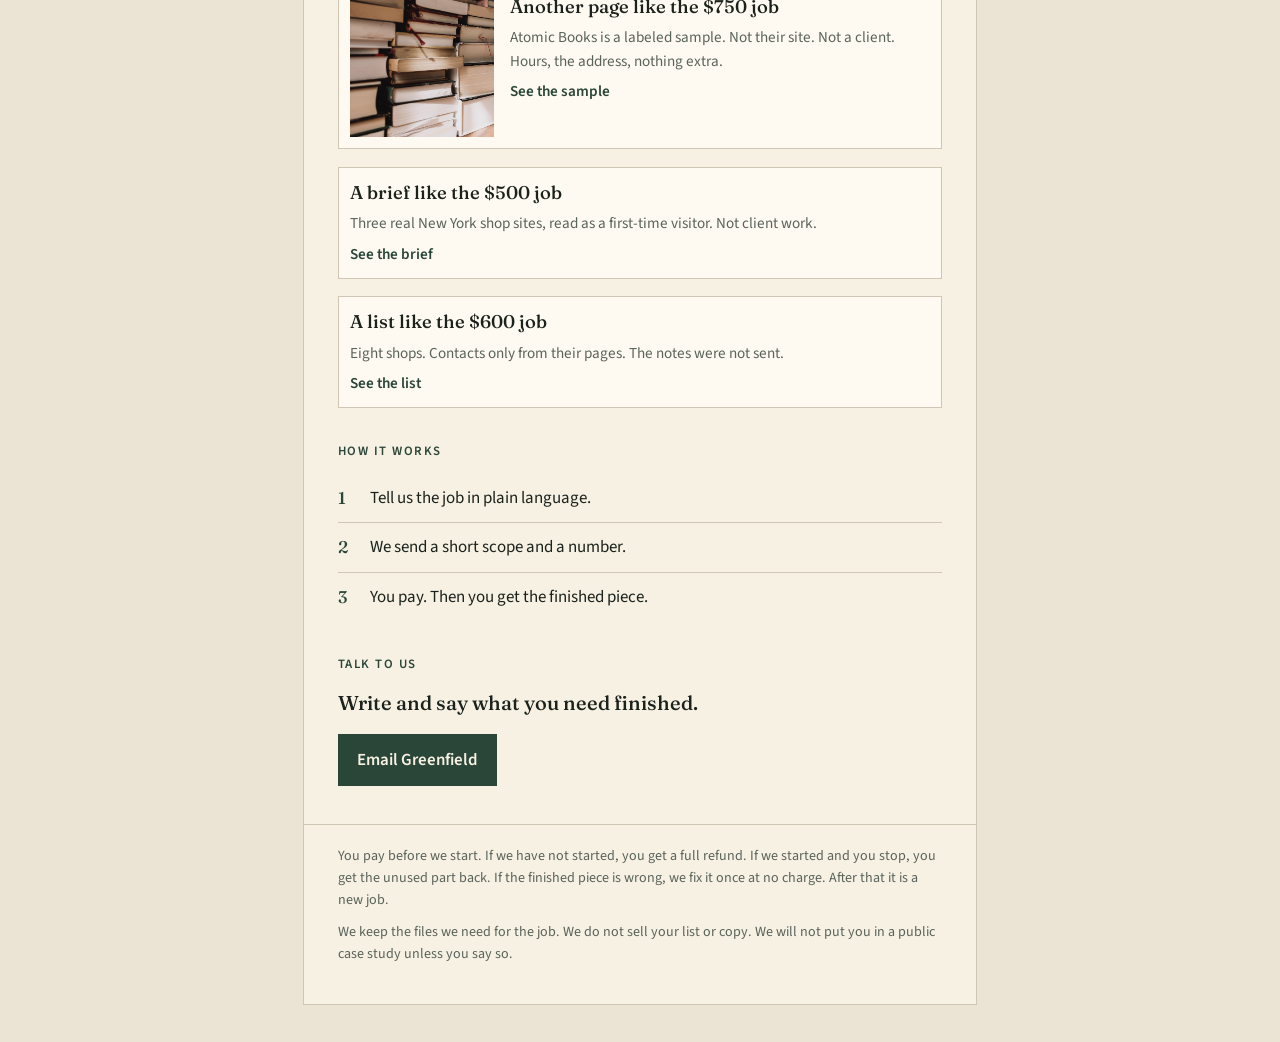
==== commit a458f6ae: "Add labeled Atomic Books sample offer page Hours-first page for Atomic Books, with bookstore and Eig" ====
--- a/index.html
+++ b/index.html
@@ -72,6 +72,15 @@
         </span>
       </a>
 
+      <a class="sample" href="sample-atomic/">
+        <img src="sample-atomic/pages.jpg" width="800" height="533" alt="">
+        <span>
+          <b>Another page like the $750 job</b>
+          Atomic Books is a labeled sample. Not their site. Not a client. Hours, the address, nothing extra.
+          <em>See the sample</em>
+        </span>
+      </a>
+
       <a class="sample text" href="sample-brief/">
         <span>
           <b>A brief like the $500 job</b>
